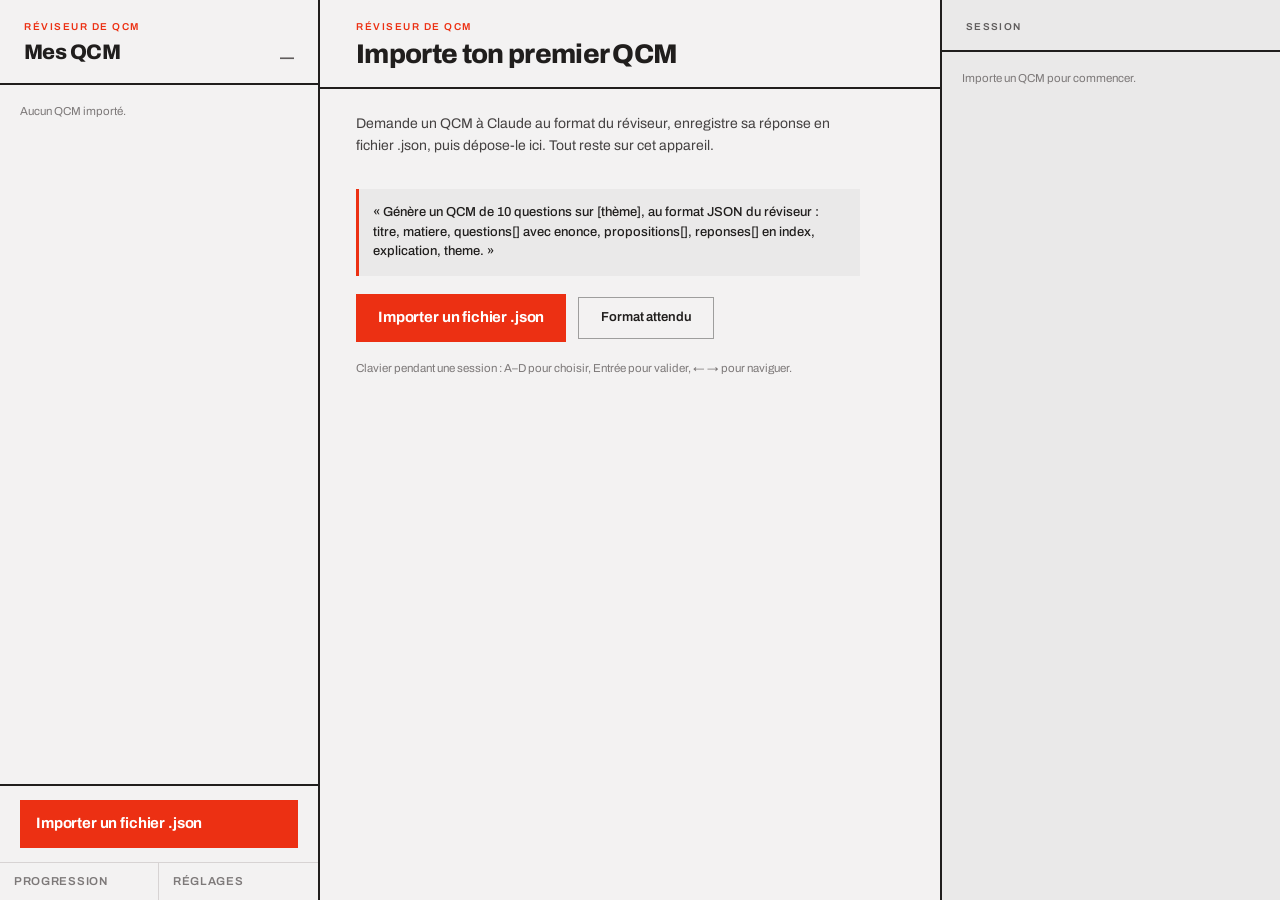
==== index.html @ 94c7c649 "Add files via upload" ====
<!DOCTYPE html>
<html lang="fr">
<head>
<meta charset="utf-8">
<meta name="viewport" content="width=device-width, initial-scale=1, viewport-fit=cover">
<meta name="theme-color" content="#f3f2f2">
<title>Réviseur de QCM</title>
<link rel="preconnect" href="https://fonts.googleapis.com">
<link rel="preconnect" href="https://fonts.gstatic.com" crossorigin>
<link href="https://fonts.googleapis.com/css2?family=Archivo:wght@400;500;600;700;800&display=swap" rel="stylesheet">
<link rel="stylesheet" href="styles.css">
</head>
<body>
<div id="app" class="app">
  <aside class="pane-list" id="pane-list"></aside>
  <main class="pane-main" id="pane-main"></main>
  <aside class="pane-side" id="pane-side"></aside>
</div>
<nav class="tabbar" id="tabbar"></nav>
<div class="toast" id="toast" hidden></div>
<input type="file" id="file-input" accept=".json,application/json" multiple hidden>
<script src="app.js"></script>
</body>
</html>
---- styles.css ----
/* Réviseur de QCM — Modernist: flat, ruled, zero radius, Archivo, mono red on light ground. */
:root{
  --bg:#f3f2f2; --surface:#eae9e9; --ink:#201e1d; --accent:#ec3013;
  --accent-100:#fff2ef; --accent-200:#ffe0d9; --accent-600:#dd2b0f; --accent-700:#ae1800; --accent-800:#7c1405;
  --n-100:#f8f4f4; --n-200:#eae7e7; --n-300:#d7d3d3; --n-400:#bab6b6;
  --n-500:#9b9797; --n-600:#7d7979; --n-700:#605d5d; --n-800:#444141;
  --divider:rgba(32,30,29,.4);
  --head:"Archivo",system-ui,sans-serif; --body:"Archivo",system-ui,sans-serif;
  --safe-b:env(safe-area-inset-bottom,0px);
}
*{box-sizing:border-box}
html,body{margin:0;height:100%}
body{background:var(--bg);color:var(--ink);font-family:var(--body);-webkit-font-smoothing:antialiased;overscroll-behavior-y:none}
button{font-family:var(--head);color:inherit;border-radius:0}
a{color:var(--accent-700)}
a:hover{color:var(--ink)}
:focus-visible{outline:2px solid var(--accent);outline-offset:2px}
::selection{background:var(--accent-200)}
h1,h2,h3{margin:0;font-family:var(--head);letter-spacing:-.025em;text-wrap:pretty}
p{margin:0;text-wrap:pretty}

/* ── Shell ────────────────────────────────────────────────── */
.app{height:100%;display:flex;flex-direction:column;overflow:hidden}
.pane-list,.pane-side{display:none}
.pane-main{flex:1;min-height:0;display:flex;flex-direction:column;overflow:hidden}
.screen{flex:1;min-height:0;display:flex;flex-direction:column;overflow:hidden}
.scroll{flex:1;min-height:0;overflow-y:auto;-webkit-overflow-scrolling:touch}
.hd{padding:calc(14px + env(safe-area-inset-top,0px)) 20px 14px;border-bottom:2px solid var(--ink)}
.hd-row{display:flex;align-items:flex-end;justify-content:space-between;gap:12px}
.kicker{font:600 10px/1 var(--head);letter-spacing:.15em;text-transform:uppercase;color:var(--accent)}
.kicker-mute{font:600 10px/1 var(--head);letter-spacing:.13em;text-transform:uppercase;color:var(--n-700)}
.h-xl{font:800 27px/1.02 var(--head)}
.h-lg{font:800 21px/1.12 var(--head)}
.foot{border-top:2px solid var(--ink);padding:13px 20px calc(13px + var(--safe-b));background:var(--bg);display:flex;flex-direction:column;gap:9px}
.hint{font:400 11.5px/1.5 var(--body);color:var(--n-600)}
.rule{height:2px;background:var(--ink)}

/* ── Buttons ──────────────────────────────────────────────── */
.btn{display:flex;align-items:center;justify-content:flex-start;width:100%;min-height:48px;padding:0 16px;border:0;background:var(--accent);color:#fff;font:700 15px/1 var(--head);letter-spacing:-.01em;cursor:pointer;text-align:left}
.btn:hover{background:var(--accent-600)}
.btn-ink{background:var(--ink);color:var(--bg)}
.btn-ink:hover{background:var(--n-800)}
.btn-ghost{background:none;color:var(--ink);border:1px solid var(--divider);min-height:42px;font:600 13px/1 var(--head)}
.btn-ghost:hover{background:var(--n-200)}
.btn[disabled]{background:var(--n-300);color:var(--n-600);cursor:not-allowed}
.btn-auto{width:auto;padding:0 22px}
.link{background:none;border:0;padding:0;font:600 12px/1 var(--head);letter-spacing:.05em;text-transform:uppercase;color:var(--n-700);cursor:pointer}
.link:hover{color:var(--accent)}

/* ── Home grid ────────────────────────────────────────────── */
.grid{display:grid;grid-template-columns:minmax(0,1fr) minmax(0,1fr);grid-auto-rows:146px;align-content:start}
.cell{padding:14px;text-align:left;background:none;border:0;border-bottom:1px solid var(--n-300);border-right:1px solid var(--n-300);display:flex;flex-direction:column;justify-content:space-between;gap:8px;cursor:pointer}
.cell:nth-child(2n){border-right:0}
.cell:hover{background:var(--n-100)}
.cell-hot{background:var(--accent);color:#fff}
.cell-hot:hover{background:var(--accent-600)}
.cell-hot .cell-kicker,.cell-hot .cell-sub{color:#fff}
.cell-title{font:700 15px/1.2 var(--head);letter-spacing:-.01em}
.cell-kicker{display:block;font:600 9.5px/1.2 var(--head);letter-spacing:.12em;text-transform:uppercase;color:var(--accent)}
.cell-foot{display:flex;align-items:baseline;justify-content:space-between;gap:8px}
.cell-score{font:800 24px/1 var(--head)}
.cell-score-none{font:600 12px/1 var(--head);color:var(--n-600)}
.cell-sub{font:400 10.5px/1.2 var(--body);color:var(--n-600)}
.cell-add{display:grid;align-content:center;font:700 13.5px/1.3 var(--head);color:var(--accent)}
.empty{padding:26px 20px;display:flex;flex-direction:column;gap:10px}

/* ── Question ─────────────────────────────────────────────── */
.q-top{padding:14px 20px 0;display:flex;align-items:flex-start;justify-content:space-between;gap:12px}
.q-num{font:800 92px/.82 var(--head);letter-spacing:-.06em;color:var(--accent)}
.q-meta{text-align:right;padding-top:8px;font:600 10px/1.45 var(--head);letter-spacing:.12em;text-transform:uppercase;color:var(--n-600)}
.q-body{padding:14px 20px 24px;transition:transform .18s ease}
.q-body.dragging{transition:none}
.q-kicker{margin-top:14px;font:600 10px/1.4 var(--head);letter-spacing:.15em;text-transform:uppercase;color:var(--n-700)}
.q-title{margin-top:14px;font:800 27px/1.14 var(--head);letter-spacing:-.03em}
.opts{margin-top:26px}
.opt{display:flex;gap:14px;align-items:flex-start;width:100%;text-align:left;background:none;border:0;border-top:1px solid var(--n-300);padding:15px 4px;min-height:56px;cursor:pointer}
.opt:last-child{border-bottom:1px solid var(--n-300)}
.opt:hover:not(:disabled){background:var(--n-100)}
.opt-letter{flex:0 0 auto;width:16px;font:800 15px/1.35 var(--head);color:var(--accent)}
.opt-text{flex:1;font:500 17px/1.35 var(--body);color:var(--n-800)}
.opt.is-picked .opt-letter{color:var(--accent)}
.opt.is-picked .opt-text{font-weight:700;color:var(--ink)}
.opt.is-right .opt-letter,.opt.is-right .opt-text{color:var(--ink)}
.opt.is-right .opt-text{font-weight:700}
.opt.is-wrong{background:var(--accent-100)}
.opt.is-wrong .opt-letter{color:var(--accent)}
.opt.is-wrong .opt-text{color:var(--accent-700);font-weight:600}
.opt:disabled{cursor:default}
.bar{height:3px;background:var(--n-300)}
.bar>i{display:block;height:100%;background:var(--accent);transition:width .25s ease}
.verdict{margin-top:18px;padding:14px 16px;background:var(--surface);border-left:3px solid var(--ink)}
.verdict.bad{border-left-color:var(--accent)}
.verdict-t{font:800 13px/1 var(--head);letter-spacing:.06em;text-transform:uppercase}
.verdict.bad .verdict-t{color:var(--accent-700)}
.verdict p{margin-top:7px;font:400 13px/1.5 var(--body);color:var(--n-800)}
.swipe-hint{margin-top:16px;font:400 11px/1.4 var(--body);color:var(--n-600)}

/* ── Results ──────────────────────────────────────────────── */
.banner{padding:calc(18px + env(safe-area-inset-top,0px)) 20px 20px;background:var(--accent);color:#fff}
.banner-score{display:flex;align-items:baseline;gap:12px;margin-top:12px}
.banner-score b{font:800 58px/1 var(--head);letter-spacing:-.05em}
.banner-score span{font:700 16px/1 var(--head)}
.banner p{margin-top:10px;font:500 14px/1.35 var(--body);max-width:34ch}
.tbl-head,.tbl-row{display:grid;grid-template-columns:28px 1fr 58px;gap:10px;padding:12px 20px;align-items:baseline}
.tbl-head{border-bottom:2px solid var(--ink);font:600 9.5px/1.2 var(--head);letter-spacing:.12em;text-transform:uppercase;color:var(--n-700)}
.tbl-row{width:100%;text-align:left;background:none;border:0;border-bottom:1px solid var(--n-300);cursor:pointer;font-family:var(--body)}
.tbl-row:hover{background:var(--n-100)}
.tbl-row.bad{background:var(--accent-100)}
.tbl-row.bad:hover{background:#ffe8e2}
.tbl-n{font:800 13px/1.3 var(--head)}
.tbl-q{font:500 13px/1.35 var(--body)}
.tbl-s{font:700 11px/1.3 var(--head);text-transform:uppercase}
.bad .tbl-n,.bad .tbl-q,.bad .tbl-s{color:var(--accent-700)}
.detail{padding:14px 20px;border-bottom:1px solid var(--n-300);background:var(--surface)}
.detail .mine{font:400 12.5px/1.4 var(--body);color:var(--accent-700)}
.detail .good{margin-top:4px;font:600 12.5px/1.4 var(--body)}
.detail p{margin-top:8px;font:400 12.5px/1.5 var(--body);color:var(--n-800)}

/* ── Stats & settings ─────────────────────────────────────── */
.stat-hero{display:flex;align-items:baseline;gap:10px;margin-top:10px}
.stat-hero b{font:800 46px/1 var(--head);letter-spacing:-.04em}
.stat-hero span{font:600 13px/1.2 var(--head);color:var(--n-600)}
.meter{padding:13px 20px;border-top:1px solid var(--n-300)}
.meter-top{display:flex;justify-content:space-between;align-items:baseline;gap:12px}
.meter-top b{font:600 13.5px/1.25 var(--head)}
.meter-top span{font:800 13.5px/1 var(--head)}
.meter-track{margin-top:8px;height:6px;background:var(--n-300)}
.meter-track>i{display:block;height:100%;background:var(--ink)}
.meter-track>i.low{background:var(--accent)}
.hist{display:flex;justify-content:space-between;gap:12px;padding:12px 20px;border-top:1px solid var(--n-300);font:400 12.5px/1.35 var(--body);color:var(--n-800)}
.hist b{font:800 12.5px/1.35 var(--head);color:var(--ink)}
.check{display:flex;align-items:center;gap:12px;width:100%;text-align:left;background:none;border:0;border-bottom:1px solid var(--n-300);padding:15px 20px;cursor:pointer}
.check:hover{background:var(--n-100)}
.box{flex:0 0 auto;width:24px;height:24px;display:grid;place-items:center;border:1px solid var(--n-400);background:none;color:var(--bg);font:700 13px/1 var(--head)}
.box.on{background:var(--ink);border-color:var(--ink)}
.check-t{display:block;font:600 14px/1.3 var(--head)}
.check-s{display:block;margin-top:3px;font:400 11.5px/1.35 var(--body);color:var(--n-700)}
.seg{display:grid;grid-template-columns:1fr 1fr 1fr;border:1px solid var(--ink);width:100%}
.seg button{min-height:44px;padding:0 12px;display:flex;align-items:center;background:none;border:0;font:700 13px/1 var(--head);cursor:pointer}
.seg button.on{background:var(--ink);color:var(--bg)}
.row{padding:15px 20px;border-bottom:1px solid var(--n-300);font:600 14px/1.3 var(--head);width:100%;text-align:left;background:none;border-left:0;border-right:0;border-top:0;cursor:pointer}
.row:hover{background:var(--n-100)}
.row.danger{color:var(--accent-700)}

/* ── Ring ─────────────────────────────────────────────────── */
.ring{position:relative;width:78px;height:78px;flex:0 0 auto}
.ring span{position:absolute;inset:0;display:grid;place-items:center;font:800 17px/1 var(--head)}
.ring-cap{margin-top:6px;font:600 9px/1.2 var(--head);letter-spacing:.1em;text-transform:uppercase;color:var(--n-700);text-align:center}

/* ── Sheet / dialog ───────────────────────────────────────── */
.sheet-back{position:fixed;inset:0;z-index:40;background:rgba(32,30,29,.45);display:flex;flex-direction:column;justify-content:flex-end}
.sheet{background:var(--bg);border-top:2px solid var(--ink);max-height:84vh;overflow-y:auto;padding:20px 20px calc(28px + var(--safe-b))}
.sheet-top{display:flex;align-items:baseline;justify-content:space-between;gap:12px}
.sheet p.lead{margin-top:8px;font:400 12.5px/1.5 var(--body);color:var(--n-700)}
.step{display:flex;gap:12px;border-top:1px solid var(--n-300);padding:13px 0}
.step:last-of-type{border-bottom:1px solid var(--n-300)}
.step b{flex:0 0 auto;width:22px;font:800 13px/1.3 var(--head);color:var(--accent)}
.step span{flex:1;font:400 12.5px/1.45 var(--body);color:var(--n-800)}
.drop{margin-top:16px;border:2px dashed var(--ink);padding:24px 18px}
.drop.over{background:var(--accent-100)}
.drop b{display:block;font:800 17px/1.15 var(--head);letter-spacing:-.02em}
.drop span{display:block;margin-top:8px;font:400 12.5px/1.5 var(--body);color:var(--n-700)}
.readout{margin-top:16px;padding:12px 14px;background:var(--surface);border-left:3px solid var(--ink)}
.readout b{font:600 12.5px/1.4 var(--head)}
.readout span{display:block;margin-top:4px;font:400 12px/1.45 var(--body);color:var(--n-700)}
.readout.bad{border-left-color:var(--accent)}
.readout.bad b{color:var(--accent-700)}
.prompt{margin-top:14px;padding:14px;background:var(--surface);border-left:3px solid var(--accent);font:500 13px/1.5 var(--body)}
.code{margin-top:12px;padding:14px;background:var(--surface);font:400 11px/1.6 ui-monospace,Menlo,monospace;color:var(--n-800);white-space:pre-wrap;overflow-x:auto}
.stack{display:flex;flex-direction:column;gap:8px;margin-top:16px}
.inline{display:flex;gap:12px;align-items:center;flex-wrap:wrap;margin-top:18px}

/* ── Tab bar (mobile) ─────────────────────────────────────── */
.tabbar{display:grid;grid-template-columns:1fr 1fr 1fr;border-top:2px solid var(--ink);padding-bottom:var(--safe-b);background:var(--bg)}
.tabbar button{padding:13px 14px;text-align:left;background:none;border:0;border-right:1px solid var(--n-300);font:600 11.5px/1 var(--head);letter-spacing:.06em;text-transform:uppercase;color:var(--n-600);cursor:pointer}
.tabbar button:last-child{border-right:0}
.tabbar button.on{font-weight:700;color:var(--ink)}

/* ── Toast ────────────────────────────────────────────────── */
.toast{position:fixed;left:20px;right:20px;bottom:calc(86px + var(--safe-b));z-index:60;background:var(--ink);color:var(--bg);padding:12px 14px;font:600 13px/1.3 var(--head)}

/* ── Desktop: one ruled three-column workspace ────────────── */
@media (min-width:900px){
  .app{flex-direction:row}
  .tabbar{display:none}
  .toast{left:auto;right:24px;bottom:24px;max-width:360px}
  .pane-list{display:flex;flex-direction:column;width:300px;flex:0 1 300px;min-width:240px;border-right:2px solid var(--ink);overflow:hidden}
  .pane-side{display:none}
  .pane-main{flex:1 1 auto;min-width:0}
  .pane-main .grid{grid-template-columns:minmax(0,1fr)}
  .pane-main .grid .cell{border-right:0}
  .hd{padding:22px 24px 18px}
  .pane-main .hd,.pane-main .q-top,.pane-main .q-body,.pane-main .foot,.pane-main .banner,
  .pane-main .tbl-head,.pane-main .tbl-row,.pane-main .detail{padding-left:36px;padding-right:36px}
  .pane-main .foot{flex-direction:row;align-items:center;flex-wrap:wrap}
  .pane-main .btn{width:auto;padding:0 22px}
  .pane-main .q-num{font-size:74px}
  .pane-main .q-title{font-size:34px;max-width:26ch}
  .pane-main .opts{max-width:64ch}
  .pane-main .banner-score b{font-size:66px}
  .pane-main .tbl-head,.pane-main .tbl-row{grid-template-columns:34px 1fr 70px}
  .pane-main .seg{width:max-content;grid-template-columns:repeat(3,150px)}
  .pane-main .two{display:grid;grid-template-columns:minmax(0,1fr) minmax(0,1fr);gap:28px;padding:22px 36px 28px}
  .pane-main .stack .btn{width:100%}
  .side-rows .tbl-row{grid-template-columns:26px 1fr 48px;padding:11px 20px;border-bottom:0;border-top:1px solid var(--n-300)}
  .list-row{display:grid;grid-template-columns:1fr auto;gap:12px;align-items:center;width:100%;text-align:left;padding:14px 20px;background:none;border:0;border-bottom:1px solid var(--n-300);border-left:3px solid transparent;cursor:pointer}
  .list-row:hover{background:var(--n-100)}
  .list-row.on{border-left-color:var(--accent);background:var(--n-200)}
  .list-row .t{font:700 14px/1.25 var(--head)}
  .list-row .s{display:block;margin-top:5px;font:400 11px/1.3 var(--body);color:var(--n-700)}
  .list-row .v{font:800 14px/1 var(--head)}
  .list-row .v.low{color:var(--accent-700)}
  .list-row .v.none{color:var(--n-500)}
  .side-head{padding:20px;border-bottom:2px solid var(--ink);display:flex;gap:16px;align-items:center}
  .sheet-back{position:absolute;background:none;justify-content:stretch}
  .dialog-only{display:none}
}
@media (max-width:899px){
  .desktop-only{display:none}
}
@media (min-width:1180px){
  .pane-list{width:320px;flex:0 1 320px}
  .pane-side{display:flex;flex-direction:column;width:340px;flex:0 1 340px;min-width:280px;border-left:2px solid var(--ink);background:var(--surface);overflow:hidden}
}
@media print{.tabbar,.toast{display:none}}
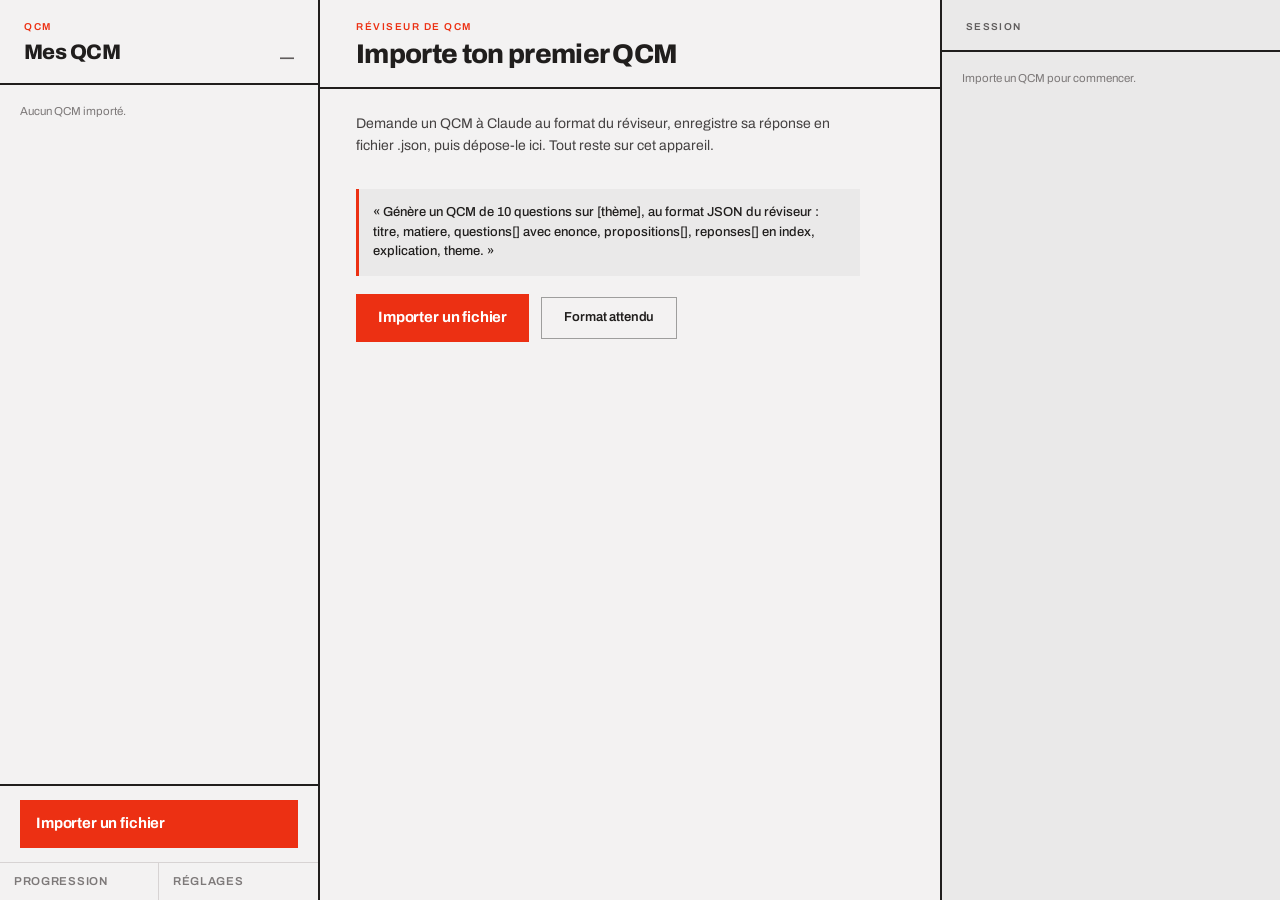
==== commit 8deda7d4: "Add files via upload" ====
--- a/index.html
+++ b/index.html
@@ -5,6 +5,13 @@
 <meta name="viewport" content="width=device-width, initial-scale=1, viewport-fit=cover">
 <meta name="theme-color" content="#f3f2f2">
 <title>Réviseur de QCM</title>
+<link rel="manifest" href="manifest.webmanifest">
+<link rel="icon" href="icon.svg" type="image/svg+xml">
+<link rel="icon" href="icon-192.png" sizes="192x192">
+<link rel="apple-touch-icon" href="apple-touch-icon.png">
+<meta name="apple-mobile-web-app-capable" content="yes">
+<meta name="apple-mobile-web-app-title" content="QCM">
+<meta name="apple-mobile-web-app-status-bar-style" content="default">
 <link rel="preconnect" href="https://fonts.googleapis.com">
 <link rel="preconnect" href="https://fonts.gstatic.com" crossorigin>
 <link href="https://fonts.googleapis.com/css2?family=Archivo:wght@400;500;600;700;800&display=swap" rel="stylesheet">
--- a/styles.css
+++ b/styles.css
@@ -31,7 +31,10 @@
 .kicker-mute{font:600 10px/1 var(--head);letter-spacing:.13em;text-transform:uppercase;color:var(--n-700)}
 .h-xl{font:800 27px/1.02 var(--head)}
 .h-lg{font:800 21px/1.12 var(--head)}
-.foot{border-top:2px solid var(--ink);padding:13px 20px calc(13px + var(--safe-b));background:var(--bg);display:flex;flex-direction:column;gap:9px}
+.foot{border-top:2px solid var(--ink);padding:0 0 var(--safe-b);background:var(--bg);display:flex;flex-direction:column}
+.foot .btn{min-height:56px;padding:0 20px;border-bottom:1px solid var(--n-300)}
+.foot .btn:last-child{border-bottom:0}
+.foot .btn-ghost{border:0;border-bottom:1px solid var(--n-300);min-height:48px}
 .hint{font:400 11.5px/1.5 var(--body);color:var(--n-600)}
 .rule{height:2px;background:var(--ink)}
 
@@ -172,7 +175,7 @@
 
 /* ── Tab bar (mobile) ─────────────────────────────────────── */
 .tabbar{display:grid;grid-template-columns:1fr 1fr 1fr;border-top:2px solid var(--ink);padding-bottom:var(--safe-b);background:var(--bg)}
-.tabbar button{padding:13px 14px;text-align:left;background:none;border:0;border-right:1px solid var(--n-300);font:600 11.5px/1 var(--head);letter-spacing:.06em;text-transform:uppercase;color:var(--n-600);cursor:pointer}
+.tabbar button{min-height:52px;display:flex;align-items:center;padding:0 14px;text-align:left;background:none;border:0;border-right:1px solid var(--n-300);font:600 11.5px/1 var(--head);letter-spacing:.06em;text-transform:uppercase;color:var(--n-600);cursor:pointer}
 .tabbar button:last-child{border-right:0}
 .tabbar button.on{font-weight:700;color:var(--ink)}
 
@@ -190,9 +193,11 @@
   .pane-main .grid{grid-template-columns:minmax(0,1fr)}
   .pane-main .grid .cell{border-right:0}
   .hd{padding:22px 24px 18px}
-  .pane-main .hd,.pane-main .q-top,.pane-main .q-body,.pane-main .foot,.pane-main .banner,
+  .pane-main .hd,.pane-main .q-top,.pane-main .q-body,.pane-main .banner,
   .pane-main .tbl-head,.pane-main .tbl-row,.pane-main .detail{padding-left:36px;padding-right:36px}
-  .pane-main .foot{flex-direction:row;align-items:center;flex-wrap:wrap}
+  .pane-main .foot{flex-direction:row;align-items:center;flex-wrap:wrap;gap:12px;padding:16px 36px}
+  .pane-main .foot .btn{min-height:48px;border-bottom:0}
+  .pane-main .foot .btn-ghost{border:1px solid var(--divider);min-height:48px}
   .pane-main .btn{width:auto;padding:0 22px}
   .pane-main .q-num{font-size:74px}
   .pane-main .q-title{font-size:34px;max-width:26ch}
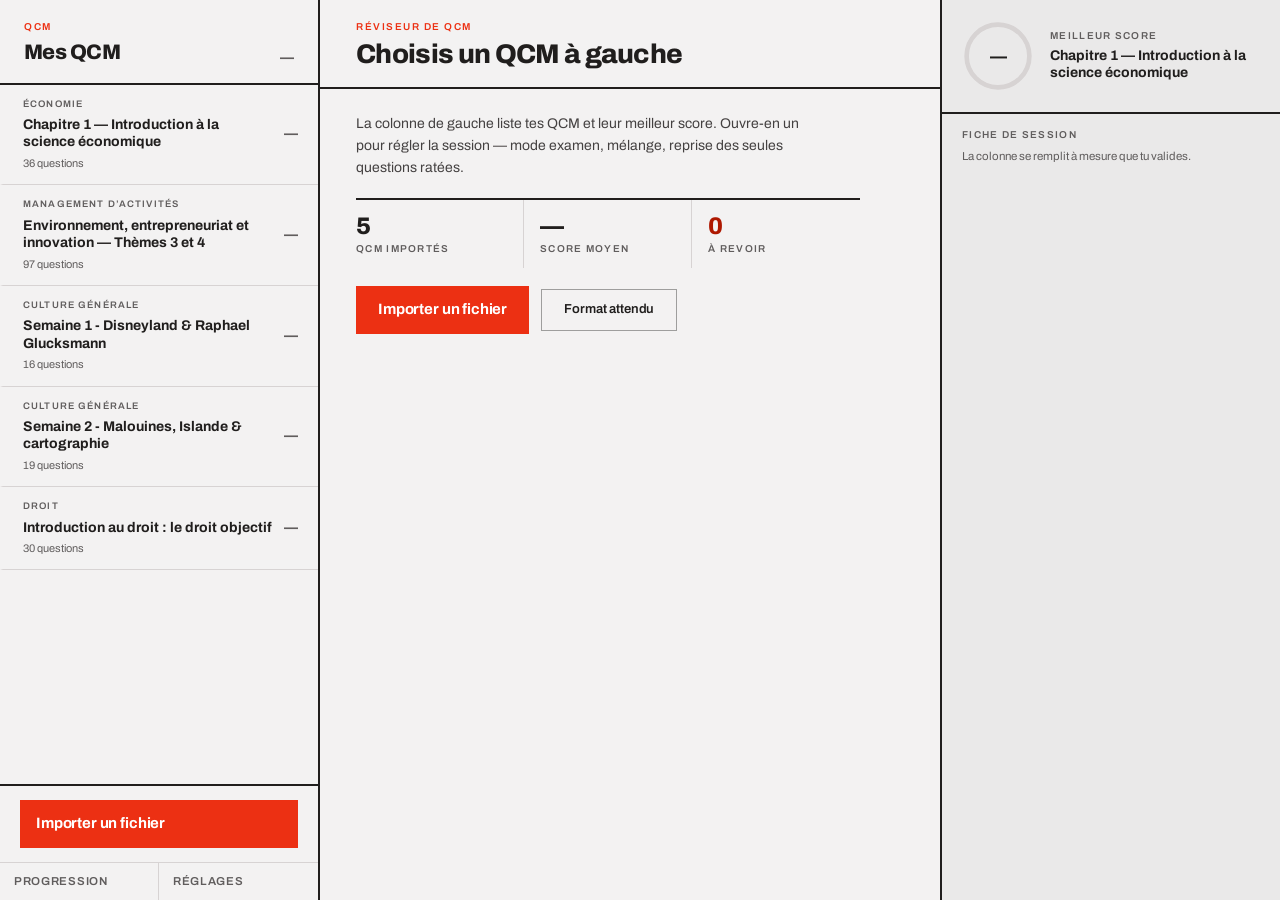
==== commit d6b75a6f: "Add files via upload" ====
--- a/index.html
+++ b/index.html
@@ -18,12 +18,12 @@
 <link rel="stylesheet" href="styles.css">
 </head>
 <body>
+<nav class="tabbar" id="tabbar"></nav>
 <div id="app" class="app">
   <aside class="pane-list" id="pane-list"></aside>
   <main class="pane-main" id="pane-main"></main>
   <aside class="pane-side" id="pane-side"></aside>
 </div>
-<nav class="tabbar" id="tabbar"></nav>
 <div class="toast" id="toast" hidden></div>
 <input type="file" id="file-input" accept=".json,application/json" multiple hidden>
 <script src="app.js"></script>
--- a/styles.css
+++ b/styles.css
@@ -6,11 +6,12 @@
   --n-500:#9b9797; --n-600:#7d7979; --n-700:#605d5d; --n-800:#444141;
   --divider:rgba(32,30,29,.4);
   --head:"Archivo",system-ui,sans-serif; --body:"Archivo",system-ui,sans-serif;
-  --safe-b:env(safe-area-inset-bottom,0px);
+  --safe-t:env(safe-area-inset-top,0px); --safe-b:env(safe-area-inset-bottom,0px);
+  --safe-l:env(safe-area-inset-left,0px); --safe-r:env(safe-area-inset-right,0px);
 }
 *{box-sizing:border-box}
 html,body{margin:0;height:100%}
-body{background:var(--bg);color:var(--ink);font-family:var(--body);-webkit-font-smoothing:antialiased;overscroll-behavior-y:none}
+body{background:var(--bg);color:var(--ink);font-family:var(--body);-webkit-font-smoothing:antialiased;overscroll-behavior-y:none;display:flex;flex-direction:column}
 button{font-family:var(--head);color:inherit;border-radius:0}
 a{color:var(--accent-700)}
 a:hover{color:var(--ink)}
@@ -20,12 +21,13 @@
 p{margin:0;text-wrap:pretty}
 
 /* ── Shell ────────────────────────────────────────────────── */
-.app{height:100%;display:flex;flex-direction:column;overflow:hidden}
+.app{flex:1;min-height:0;display:flex;flex-direction:column;overflow:hidden;padding-left:var(--safe-l);padding-right:var(--safe-r)}
 .pane-list,.pane-side{display:none}
 .pane-main{flex:1;min-height:0;display:flex;flex-direction:column;overflow:hidden}
+.pane-main>.mobile-only,.pane-main>.desktop-only{flex:1;min-height:0;display:flex;flex-direction:column;overflow:hidden}
 .screen{flex:1;min-height:0;display:flex;flex-direction:column;overflow:hidden}
 .scroll{flex:1;min-height:0;overflow-y:auto;-webkit-overflow-scrolling:touch}
-.hd{padding:calc(14px + env(safe-area-inset-top,0px)) 20px 14px;border-bottom:2px solid var(--ink)}
+.hd{padding:14px 20px;border-bottom:2px solid var(--ink)}
 .hd-row{display:flex;align-items:flex-end;justify-content:space-between;gap:12px}
 .kicker{font:600 10px/1 var(--head);letter-spacing:.15em;text-transform:uppercase;color:var(--accent)}
 .kicker-mute{font:600 10px/1 var(--head);letter-spacing:.13em;text-transform:uppercase;color:var(--n-700)}
@@ -35,7 +37,7 @@
 .foot .btn{min-height:56px;padding:0 20px;border-bottom:1px solid var(--n-300)}
 .foot .btn:last-child{border-bottom:0}
 .foot .btn-ghost{border:0;border-bottom:1px solid var(--n-300);min-height:48px}
-.hint{font:400 11.5px/1.5 var(--body);color:var(--n-600)}
+.hint{font:400 11.5px/1.5 var(--body);color:var(--n-700)}
 .rule{height:2px;background:var(--ink)}
 
 /* ── Buttons ──────────────────────────────────────────────── */
@@ -62,15 +64,37 @@
 .cell-kicker{display:block;font:600 9.5px/1.2 var(--head);letter-spacing:.12em;text-transform:uppercase;color:var(--accent)}
 .cell-foot{display:flex;align-items:baseline;justify-content:space-between;gap:8px}
 .cell-score{font:800 24px/1 var(--head)}
-.cell-score-none{font:600 12px/1 var(--head);color:var(--n-600)}
-.cell-sub{font:400 10.5px/1.2 var(--body);color:var(--n-600)}
+.cell-score-none{font:600 12px/1 var(--head);color:var(--n-700)}
+.cell-sub{font:400 10.5px/1.2 var(--body);color:var(--n-700)}
 .cell-add{display:grid;align-content:center;font:700 13.5px/1.3 var(--head);color:var(--accent)}
 .empty{padding:26px 20px;display:flex;flex-direction:column;gap:10px}
 
 /* ── Question ─────────────────────────────────────────────── */
-.q-top{padding:14px 20px 0;display:flex;align-items:flex-start;justify-content:space-between;gap:12px}
+.q-top{padding:calc(14px + var(--safe-t)) 20px 0;display:flex;align-items:flex-start;justify-content:space-between;gap:12px}
+.q-bar{display:flex;align-items:center;justify-content:space-between;gap:12px;padding:var(--safe-t) 0 0;border-bottom:1px solid var(--n-300)}
+.q-bar+.q-top{padding-top:10px}
+.q-ico{min-width:52px;min-height:48px;display:grid;place-items:center;background:none;border:0;color:var(--ink);cursor:pointer}
+.q-ico:hover{background:var(--n-200)}
+.q-ico svg{width:19px;height:19px;stroke:currentColor;stroke-width:2;fill:none;stroke-linecap:round;stroke-linejoin:round}
+.q-ico rect{fill:currentColor;stroke:none}
+.q-mode{flex:1;text-align:center;font:600 10px/1 var(--head);letter-spacing:.12em;text-transform:uppercase;color:var(--n-700)}
+.q-nav{display:grid;grid-template-columns:56px minmax(0,1fr) 56px;align-items:stretch}
+.q-nav .btn{border-bottom:0}
+.nav-ico{display:grid;place-items:center;background:none;border:0;color:var(--ink);cursor:pointer}
+.q-nav .nav-ico{border-right:1px solid var(--n-300)}
+.q-nav .nav-ico:last-child{border-right:0;border-left:1px solid var(--n-300)}
+.nav-ico:hover:not(:disabled){background:var(--n-200)}
+.nav-ico:disabled{color:var(--n-500);cursor:not-allowed}
+.nav-ico svg{width:22px;height:22px;stroke:currentColor;stroke-width:2;fill:none;stroke-linecap:round;stroke-linejoin:round}
+.resume{display:flex;align-items:center;justify-content:space-between;gap:14px;flex-wrap:wrap;padding:14px 20px;background:var(--surface);border-bottom:2px solid var(--ink)}
+.resume-t b{display:block;font:700 13px/1.25 var(--head)}
+.resume-t span{display:block;margin-top:4px;font:400 11.5px/1.35 var(--body);color:var(--n-700)}
+.resume-a{display:flex;align-items:stretch;gap:8px}
+.resume .btn{gap:9px;min-height:44px;width:auto;padding:0 18px}
+.resume .btn svg{width:14px;height:14px;fill:currentColor;stroke:none}
+.resume .nav-ico{border:1px solid var(--divider);min-width:44px}
 .q-num{font:800 92px/.82 var(--head);letter-spacing:-.06em;color:var(--accent)}
-.q-meta{text-align:right;padding-top:8px;font:600 10px/1.45 var(--head);letter-spacing:.12em;text-transform:uppercase;color:var(--n-600)}
+.q-meta{text-align:right;padding-top:8px;font:600 10px/1.45 var(--head);letter-spacing:.12em;text-transform:uppercase;color:var(--n-700)}
 .q-body{padding:14px 20px 24px;transition:transform .18s ease}
 .q-body.dragging{transition:none}
 .q-kicker{margin-top:14px;font:600 10px/1.4 var(--head);letter-spacing:.15em;text-transform:uppercase;color:var(--n-700)}
@@ -96,10 +120,10 @@
 .verdict-t{font:800 13px/1 var(--head);letter-spacing:.06em;text-transform:uppercase}
 .verdict.bad .verdict-t{color:var(--accent-700)}
 .verdict p{margin-top:7px;font:400 13px/1.5 var(--body);color:var(--n-800)}
-.swipe-hint{margin-top:16px;font:400 11px/1.4 var(--body);color:var(--n-600)}
+.swipe-hint{margin-top:16px;font:400 11px/1.4 var(--body);color:var(--n-700)}
 
 /* ── Results ──────────────────────────────────────────────── */
-.banner{padding:calc(18px + env(safe-area-inset-top,0px)) 20px 20px;background:var(--accent);color:#fff}
+.banner{padding:calc(18px + var(--safe-t)) 20px 20px;background:var(--accent);color:#fff}
 .banner-score{display:flex;align-items:baseline;gap:12px;margin-top:12px}
 .banner-score b{font:800 58px/1 var(--head);letter-spacing:-.05em}
 .banner-score span{font:700 16px/1 var(--head)}
@@ -109,7 +133,7 @@
 .tbl-row{width:100%;text-align:left;background:none;border:0;border-bottom:1px solid var(--n-300);cursor:pointer;font-family:var(--body)}
 .tbl-row:hover{background:var(--n-100)}
 .tbl-row.bad{background:var(--accent-100)}
-.tbl-row.bad:hover{background:#ffe8e2}
+.tbl-row.bad:hover{background:var(--accent-200)}
 .tbl-n{font:800 13px/1.3 var(--head)}
 .tbl-q{font:500 13px/1.35 var(--body)}
 .tbl-s{font:700 11px/1.3 var(--head);text-transform:uppercase}
@@ -122,7 +146,7 @@
 /* ── Stats & settings ─────────────────────────────────────── */
 .stat-hero{display:flex;align-items:baseline;gap:10px;margin-top:10px}
 .stat-hero b{font:800 46px/1 var(--head);letter-spacing:-.04em}
-.stat-hero span{font:600 13px/1.2 var(--head);color:var(--n-600)}
+.stat-hero span{font:600 13px/1.2 var(--head);color:var(--n-700)}
 .meter{padding:13px 20px;border-top:1px solid var(--n-300)}
 .meter-top{display:flex;justify-content:space-between;align-items:baseline;gap:12px}
 .meter-top b{font:600 13.5px/1.25 var(--head)}
@@ -151,7 +175,7 @@
 .ring-cap{margin-top:6px;font:600 9px/1.2 var(--head);letter-spacing:.1em;text-transform:uppercase;color:var(--n-700);text-align:center}
 
 /* ── Sheet / dialog ───────────────────────────────────────── */
-.sheet-back{position:fixed;inset:0;z-index:40;background:rgba(32,30,29,.45);display:flex;flex-direction:column;justify-content:flex-end}
+.sheet-back{position:fixed;inset:0;z-index:40;background:rgba(32,30,29,.45);display:flex;flex-direction:column;justify-content:flex-end;padding-left:var(--safe-l);padding-right:var(--safe-r)}
 .sheet{background:var(--bg);border-top:2px solid var(--ink);max-height:84vh;overflow-y:auto;padding:20px 20px calc(28px + var(--safe-b))}
 .sheet-top{display:flex;align-items:baseline;justify-content:space-between;gap:12px}
 .sheet p.lead{margin-top:8px;font:400 12.5px/1.5 var(--body);color:var(--n-700)}
@@ -174,19 +198,25 @@
 .inline{display:flex;gap:12px;align-items:center;flex-wrap:wrap;margin-top:18px}
 
 /* ── Tab bar (mobile) ─────────────────────────────────────── */
-.tabbar{display:grid;grid-template-columns:1fr 1fr 1fr;border-top:2px solid var(--ink);padding-bottom:var(--safe-b);background:var(--bg)}
-.tabbar button{min-height:52px;display:flex;align-items:center;padding:0 14px;text-align:left;background:none;border:0;border-right:1px solid var(--n-300);font:600 11.5px/1 var(--head);letter-spacing:.06em;text-transform:uppercase;color:var(--n-600);cursor:pointer}
+.tabbar{flex:0 0 auto;display:grid;grid-template-columns:1fr 1fr 1fr;background:var(--bg);border-bottom:2px solid var(--ink);padding:var(--safe-t) var(--safe-r) 0 var(--safe-l)}
+.tabbar[hidden]{display:none}
+.tabbar button{min-height:52px;display:flex;align-items:center;gap:9px;padding:0 14px;text-align:left;background:none;border:0;border-right:1px solid var(--n-300);font:600 11.5px/1 var(--head);letter-spacing:.06em;text-transform:uppercase;color:var(--n-700);cursor:pointer}
 .tabbar button:last-child{border-right:0}
-.tabbar button.on{font-weight:700;color:var(--ink)}
+.tabbar button:hover{background:var(--n-100)}
+.tabbar button.on{font-weight:700;color:var(--ink);box-shadow:inset 0 -3px 0 var(--accent)}
+.tabbar button.on svg{color:var(--accent)}
+.tabbar svg{flex:0 0 auto;width:19px;height:19px;stroke:currentColor;stroke-width:2;fill:none;stroke-linecap:round;stroke-linejoin:round}
+.tab-label{overflow:hidden;text-overflow:ellipsis;white-space:nowrap}
+@media (max-width:359px){.tab-label{display:none}}
 
 /* ── Toast ────────────────────────────────────────────────── */
-.toast{position:fixed;left:20px;right:20px;bottom:calc(86px + var(--safe-b));z-index:60;background:var(--ink);color:var(--bg);padding:12px 14px;font:600 13px/1.3 var(--head)}
+.toast{position:fixed;left:calc(20px + var(--safe-l));right:calc(20px + var(--safe-r));top:calc(var(--safe-t) + 66px);z-index:60;background:var(--ink);color:var(--bg);padding:12px 14px;font:600 13px/1.3 var(--head)}
 
 /* ── Desktop: one ruled three-column workspace ────────────── */
 @media (min-width:900px){
-  .app{flex-direction:row}
-  .tabbar{display:none}
-  .toast{left:auto;right:24px;bottom:24px;max-width:360px}
+  .app{flex-direction:row;padding:0}
+  .tabbar,.pane-main>.mobile-only,.sheet-back.mobile-only{display:none}
+  .toast{left:auto;right:24px;top:auto;bottom:24px;max-width:360px}
   .pane-list{display:flex;flex-direction:column;width:300px;flex:0 1 300px;min-width:240px;border-right:2px solid var(--ink);overflow:hidden}
   .pane-side{display:none}
   .pane-main{flex:1 1 auto;min-width:0}
@@ -215,16 +245,36 @@
   .list-row .s{display:block;margin-top:5px;font:400 11px/1.3 var(--body);color:var(--n-700)}
   .list-row .v{font:800 14px/1 var(--head)}
   .list-row .v.low{color:var(--accent-700)}
-  .list-row .v.none{color:var(--n-500)}
+  .list-row .v.none{color:var(--n-700)}
   .side-head{padding:20px;border-bottom:2px solid var(--ink);display:flex;gap:16px;align-items:center}
   .sheet-back{position:absolute;background:none;justify-content:stretch}
   .dialog-only{display:none}
 }
 @media (max-width:899px){
-  .desktop-only{display:none}
+  .desktop-only,.pane-main>.desktop-only{display:none}
 }
 @media (min-width:1180px){
   .pane-list{width:320px;flex:0 1 320px}
   .pane-side{display:flex;flex-direction:column;width:340px;flex:0 1 340px;min-width:280px;border-left:2px solid var(--ink);background:var(--surface);overflow:hidden}
 }
 @media print{.tabbar,.toast{display:none}}
+
+/* ── Dark theme — same structure, inverted ground ─────────── */
+[data-theme="dark"]{
+  color-scheme:dark;
+  --bg:#1a1918; --surface:#232120; --ink:#f1efee;
+  --accent-100:#3b1610; --accent-200:#4d1d15; --accent-600:#ff4a2b; --accent-700:#ff8163; --accent-800:#ffa892;
+  --n-100:#232120; --n-200:#2c2928; --n-300:#3c3938; --n-400:#4f4b4a;
+  --n-500:#6d6968; --n-600:#8b8785; --n-700:#aaa5a3; --n-800:#cdc8c6;
+  --divider:rgba(241,239,238,.42);
+}
+@media (prefers-color-scheme:dark){
+  [data-theme="system"]{
+    color-scheme:dark;
+    --bg:#1a1918; --surface:#232120; --ink:#f1efee;
+    --accent-100:#3b1610; --accent-200:#4d1d15; --accent-600:#ff4a2b; --accent-700:#ff8163; --accent-800:#ffa892;
+    --n-100:#232120; --n-200:#2c2928; --n-300:#3c3938; --n-400:#4f4b4a;
+    --n-500:#6d6968; --n-600:#8b8785; --n-700:#aaa5a3; --n-800:#cdc8c6;
+    --divider:rgba(241,239,238,.42);
+  }
+}
